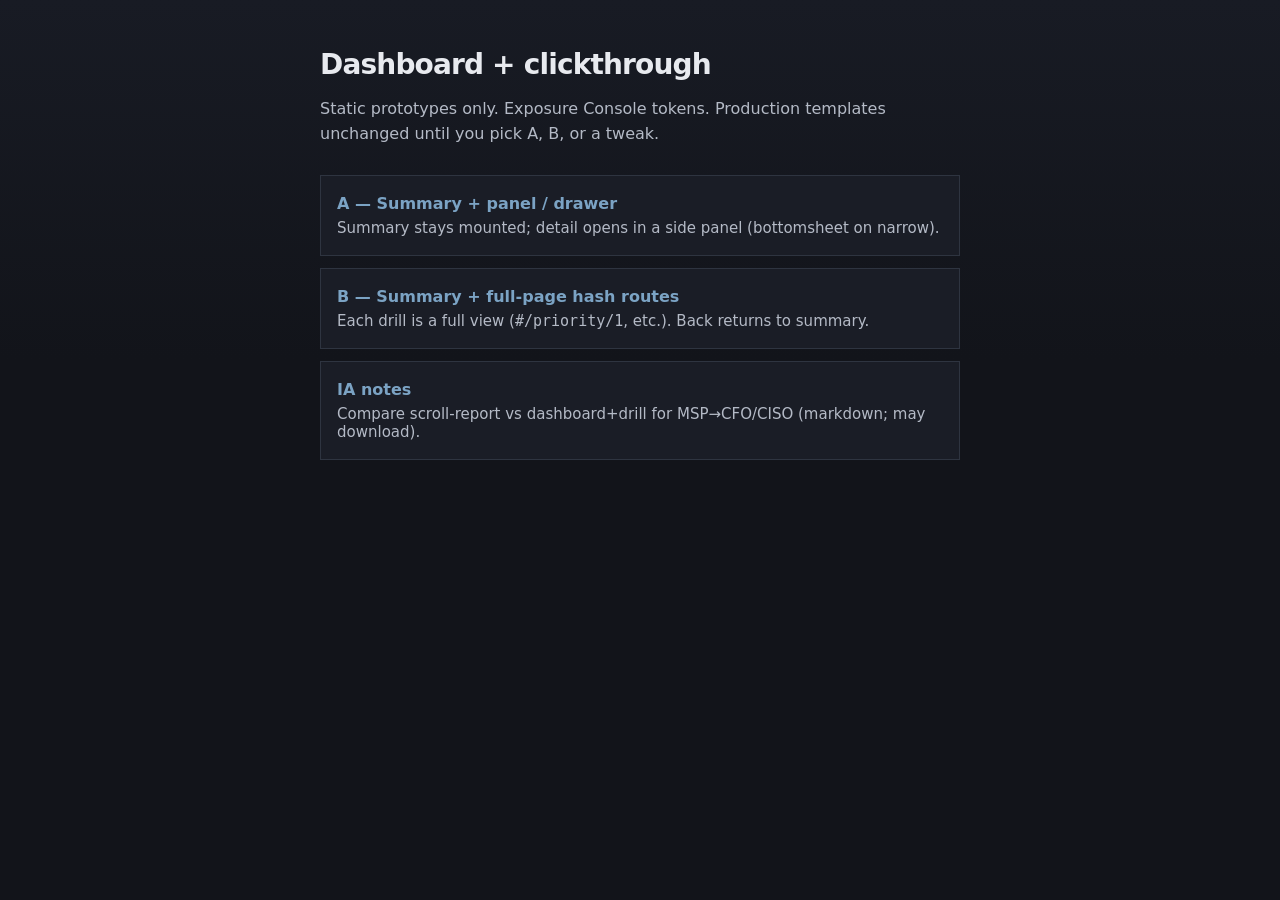
==== audit/2026-11/design/dashboard-index.html @ 5a9bcb01 "design: add dashboard prototype index for Try Live Co-authored-by: bl0ckch41n <bl0ckch41n@gmail.com>" ====
<!DOCTYPE html>
<html lang="en">
<head>
  <meta charset="utf-8" />
  <meta name="viewport" content="width=device-width, initial-scale=1" />
  <title>LicenseLens — dashboard IA prototypes (pick A or B)</title>
  <style>
    :root {
      --canvas: #12141A;
      --surface-1: #1A1D26;
      --border: #2E3440;
      --text-1: #E8EAEF;
      --text-2: #B4BAC6;
      --accent: #7BA3C4;
      --accent-hover: #9BB4CC;
      --font-sans: "Segoe UI Variable Text", "Segoe UI", ui-sans-serif, system-ui, sans-serif;
    }
    * { box-sizing: border-box; }
    body {
      margin: 0;
      min-height: 100vh;
      font-family: var(--font-sans);
      background: linear-gradient(180deg, #181B24 0%, var(--canvas) 40%);
      color: var(--text-1);
      padding: 48px 24px;
    }
    main { max-width: 40rem; margin: 0 auto; }
    h1 { margin: 0 0 8px; font-size: 1.75rem; letter-spacing: -0.03em; }
    p { color: var(--text-2); line-height: 1.55; }
    .cards { display: grid; gap: 12px; margin-block-start: 28px; }
    a.card {
      display: block;
      padding: 18px 16px;
      background: var(--surface-1);
      border: 1px solid var(--border);
      color: var(--text-1);
      text-decoration: none;
    }
    a.card:hover { border-color: var(--accent); }
    a.card strong { color: var(--accent); }
    a.card span { display: block; margin-block-start: 6px; color: var(--text-2); font-size: 0.9375rem; }
    a:focus-visible { outline: 2px solid #B8C9D9; outline-offset: 2px; }
  </style>
</head>
<body>
  <main>
    <h1>Dashboard + clickthrough</h1>
    <p>Static prototypes only. Exposure Console tokens. Production templates unchanged until you pick A, B, or a tweak.</p>
    <div class="cards">
      <a class="card" href="dashboard-a-panel.html">
        <strong>A — Summary + panel / drawer</strong>
        <span>Summary stays mounted; detail opens in a side panel (bottomsheet on narrow).</span>
      </a>
      <a class="card" href="dashboard-b-routes.html">
        <strong>B — Summary + full-page hash routes</strong>
        <span>Each drill is a full view (<code>#/priority/1</code>, etc.). Back returns to summary.</span>
      </a>
      <a class="card" href="dashboard-clickthrough-ia.md">
        <strong>IA notes</strong>
        <span>Compare scroll-report vs dashboard+drill for MSP→CFO/CISO (markdown; may download).</span>
      </a>
    </div>
  </main>
</body>
</html>
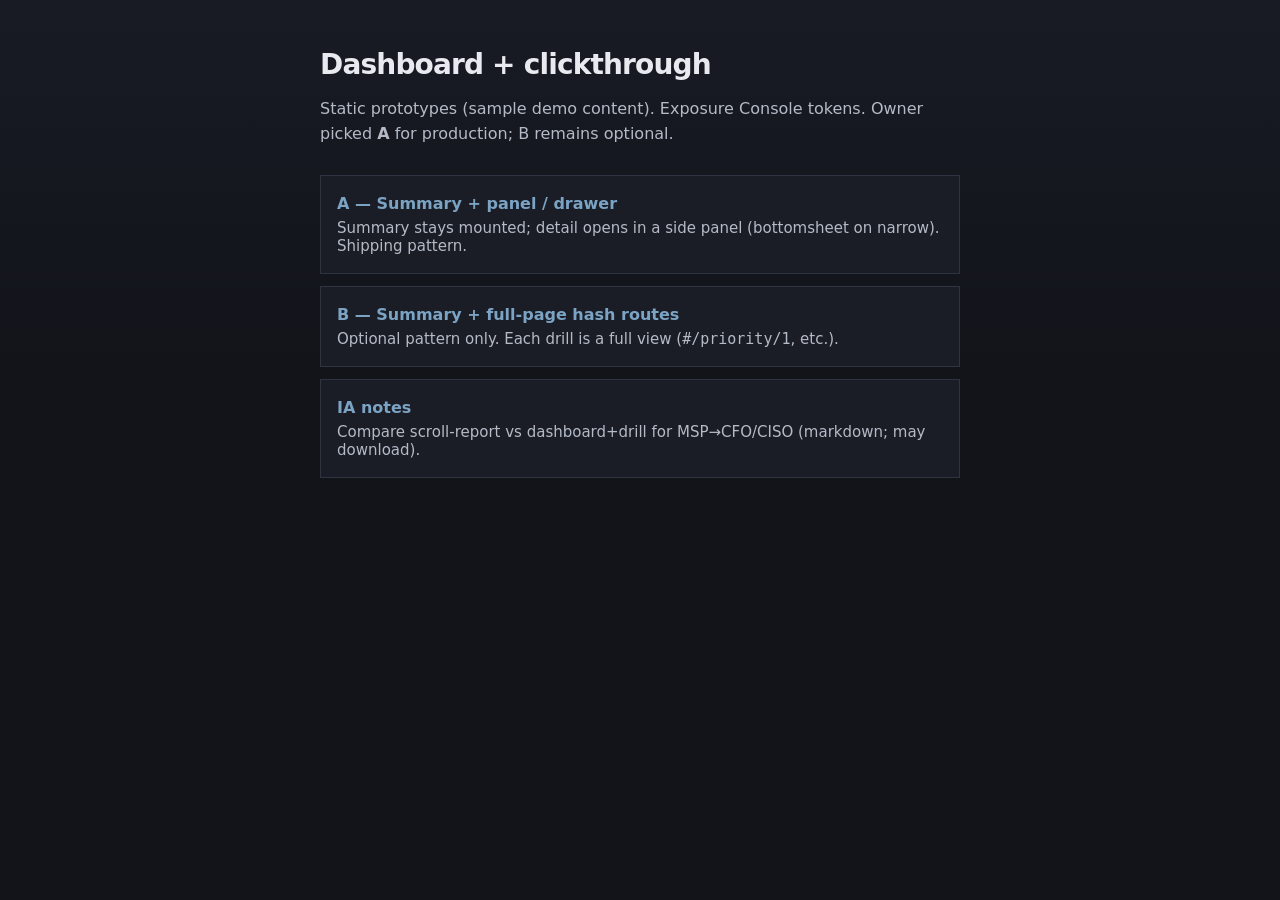
==== commit 60dba463: "fix: add index.html for hosted dashboard app root Cursor hosting returns 404 on / without an index; " ====
--- a/audit/2026-11/design/dashboard-index.html
+++ b/audit/2026-11/design/dashboard-index.html
@@ -2,64 +2,12 @@
 <html lang="en">
 <head>
   <meta charset="utf-8" />
+  <meta http-equiv="refresh" content="0; url=./" />
   <meta name="viewport" content="width=device-width, initial-scale=1" />
-  <title>LicenseLens — dashboard IA prototypes (pick A or B)</title>
-  <style>
-    :root {
-      --canvas: #12141A;
-      --surface-1: #1A1D26;
-      --border: #2E3440;
-      --text-1: #E8EAEF;
-      --text-2: #B4BAC6;
-      --accent: #7BA3C4;
-      --accent-hover: #9BB4CC;
-      --font-sans: "Segoe UI Variable Text", "Segoe UI", ui-sans-serif, system-ui, sans-serif;
-    }
-    * { box-sizing: border-box; }
-    body {
-      margin: 0;
-      min-height: 100vh;
-      font-family: var(--font-sans);
-      background: linear-gradient(180deg, #181B24 0%, var(--canvas) 40%);
-      color: var(--text-1);
-      padding: 48px 24px;
-    }
-    main { max-width: 40rem; margin: 0 auto; }
-    h1 { margin: 0 0 8px; font-size: 1.75rem; letter-spacing: -0.03em; }
-    p { color: var(--text-2); line-height: 1.55; }
-    .cards { display: grid; gap: 12px; margin-block-start: 28px; }
-    a.card {
-      display: block;
-      padding: 18px 16px;
-      background: var(--surface-1);
-      border: 1px solid var(--border);
-      color: var(--text-1);
-      text-decoration: none;
-    }
-    a.card:hover { border-color: var(--accent); }
-    a.card strong { color: var(--accent); }
-    a.card span { display: block; margin-block-start: 6px; color: var(--text-2); font-size: 0.9375rem; }
-    a:focus-visible { outline: 2px solid #B8C9D9; outline-offset: 2px; }
-  </style>
+  <title>LicenseLens — dashboard IA prototypes</title>
+  <link rel="canonical" href="./" />
 </head>
 <body>
-  <main>
-    <h1>Dashboard + clickthrough</h1>
-    <p>Static prototypes only. Exposure Console tokens. Production templates unchanged until you pick A, B, or a tweak.</p>
-    <div class="cards">
-      <a class="card" href="dashboard-a-panel.html">
-        <strong>A — Summary + panel / drawer</strong>
-        <span>Summary stays mounted; detail opens in a side panel (bottomsheet on narrow).</span>
-      </a>
-      <a class="card" href="dashboard-b-routes.html">
-        <strong>B — Summary + full-page hash routes</strong>
-        <span>Each drill is a full view (<code>#/priority/1</code>, etc.). Back returns to summary.</span>
-      </a>
-      <a class="card" href="dashboard-clickthrough-ia.md">
-        <strong>IA notes</strong>
-        <span>Compare scroll-report vs dashboard+drill for MSP→CFO/CISO (markdown; may download).</span>
-      </a>
-    </div>
-  </main>
+  <p><a href="./">Open dashboard prototypes</a></p>
 </body>
 </html>
